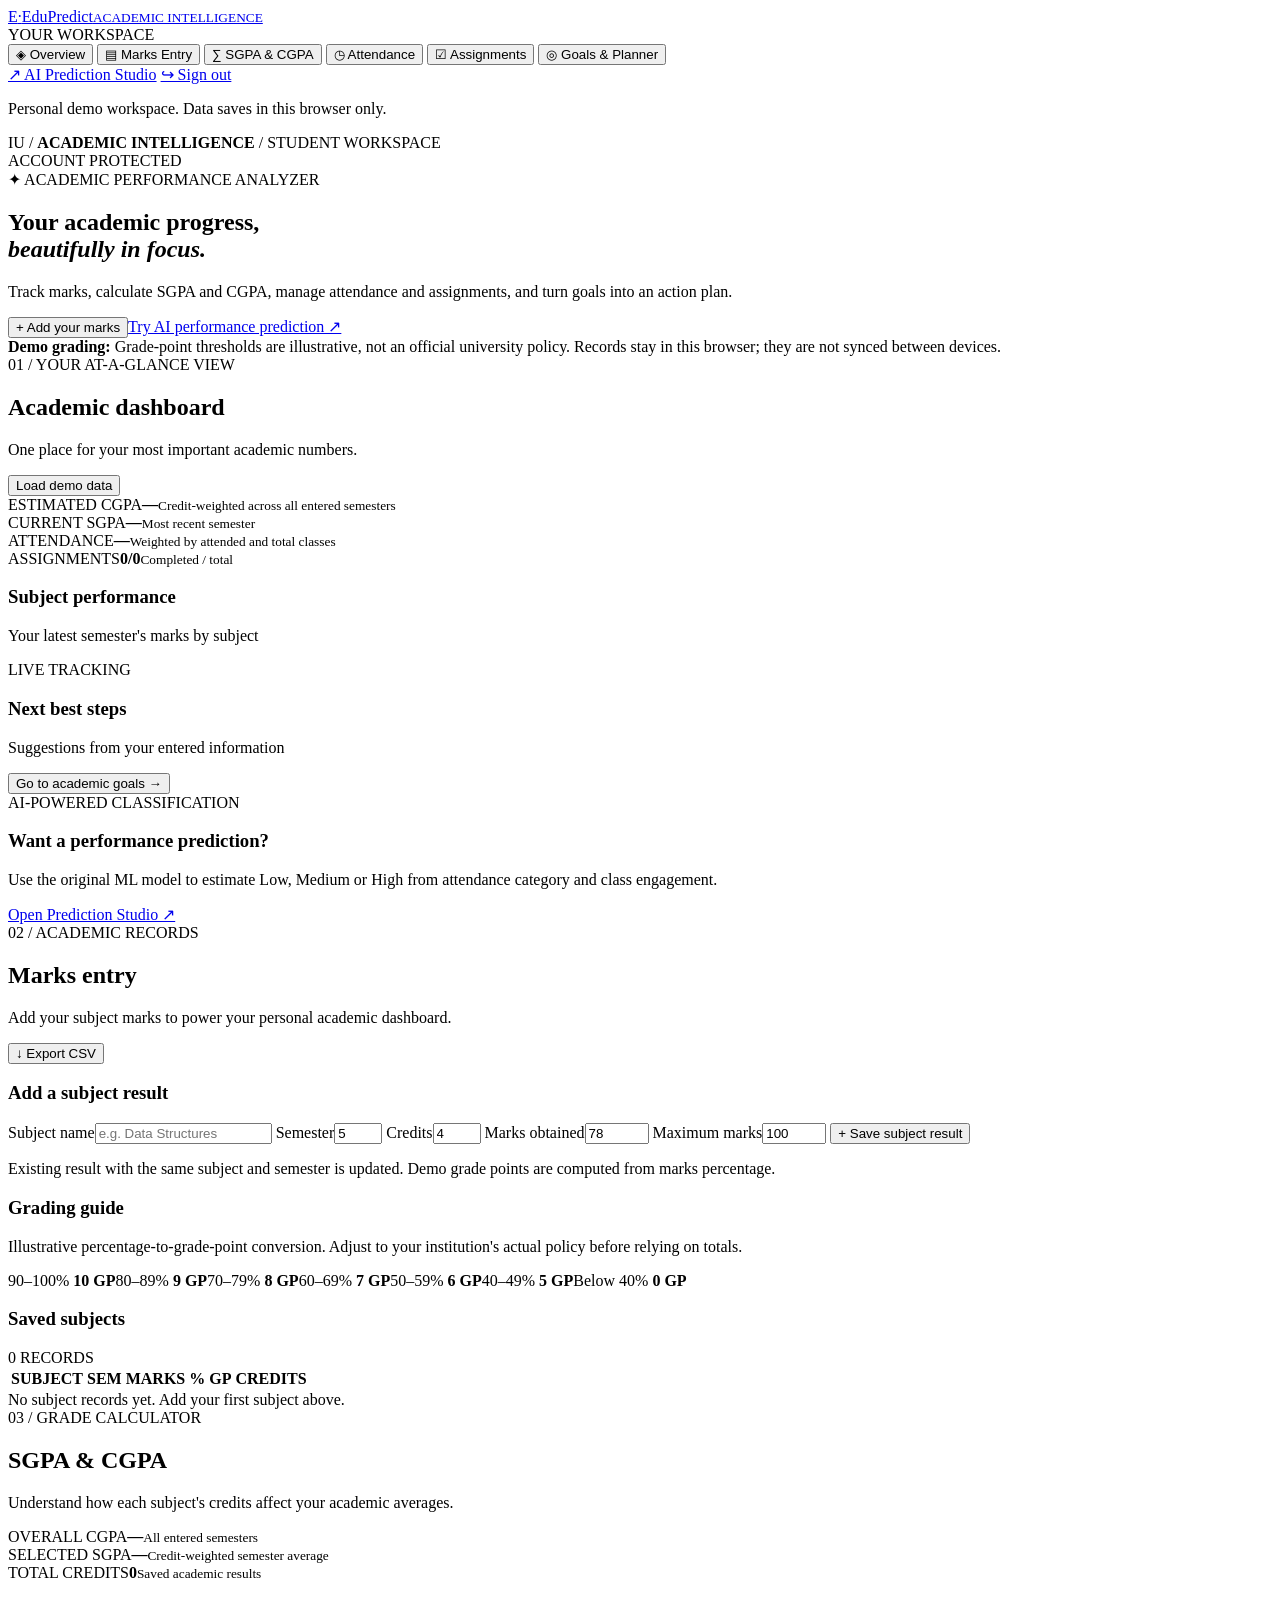
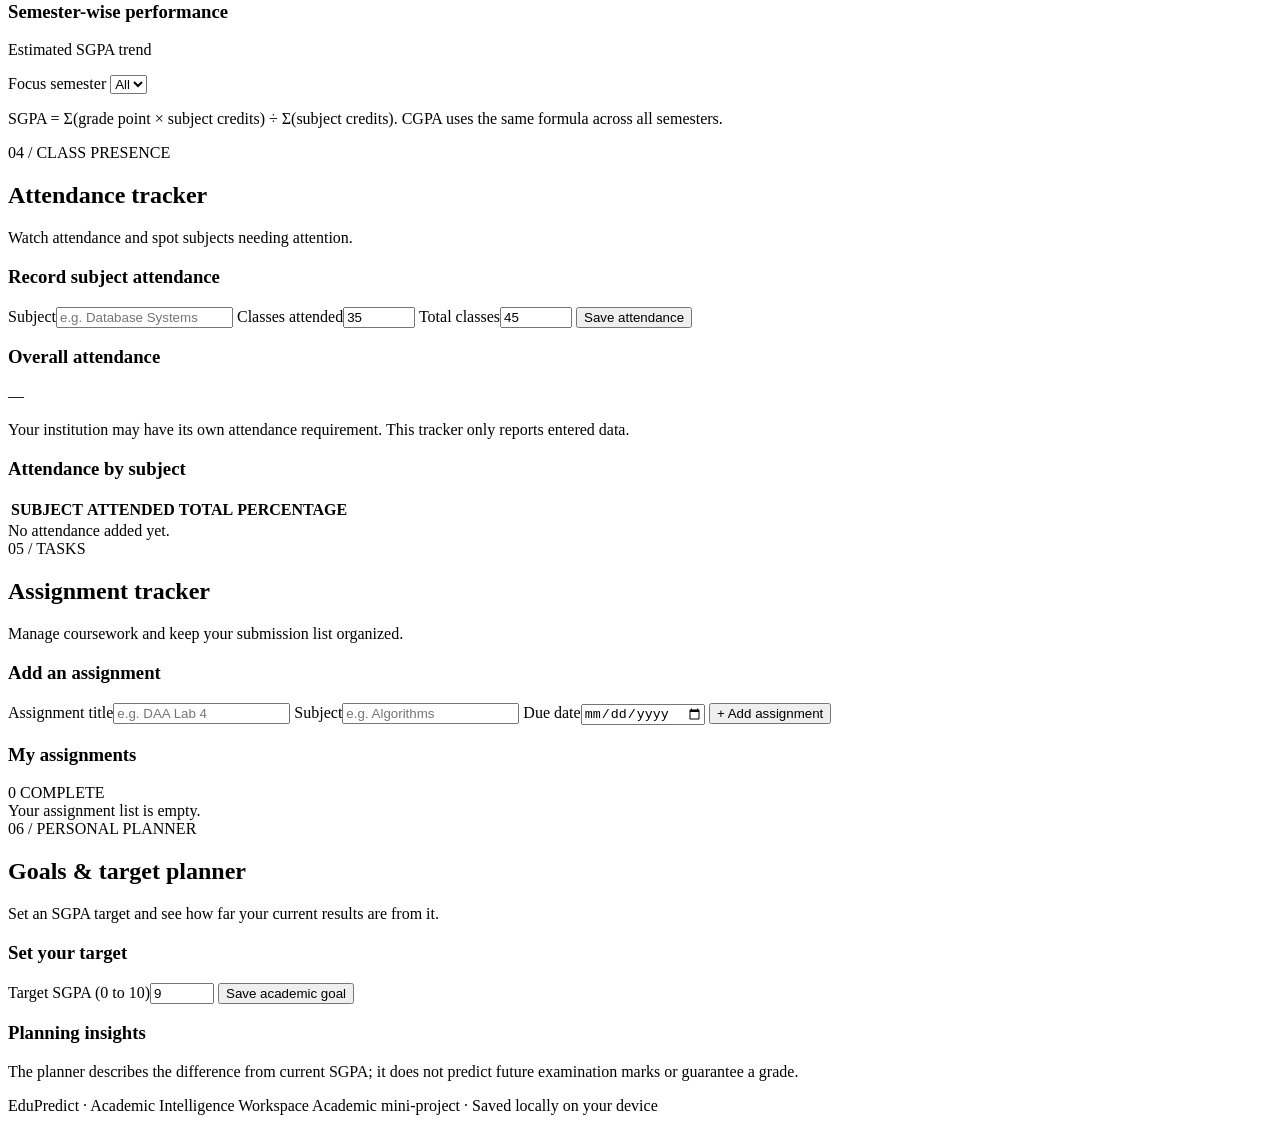
==== edupredict_academic.html @ bae764c9 "Add academic performance dashboard page to EduPredict" ====
<!doctype html>
<html lang="en"><head><meta charset="utf-8"><meta name="viewport" content="width=device-width,initial-scale=1">
<meta name="theme-color" content="#091326"><meta name="description" content="EduPredict academic intelligence and performance tracking workspace">
<title>Academic Intelligence | EduPredict</title><link rel="stylesheet" href="/academic.css"><script defer src="/academic.js"></script></head>
<body><div class="shell">
<aside class="rail" aria-label="Academic navigation">
 <a class="brand" href="/"><span class="brand-mark">E<span>·</span></span><span>EduPredict<small>ACADEMIC INTELLIGENCE</small></span></a>
 <div class="nav-caption">YOUR WORKSPACE</div>
 <nav class="nav" id="navigation">
  <button class="nav-item active" data-page="overview" type="button"><span>◈</span> Overview</button>
  <button class="nav-item" data-page="marks" type="button"><span>▤</span> Marks Entry</button>
  <button class="nav-item" data-page="grades" type="button"><span>∑</span> SGPA &amp; CGPA</button>
  <button class="nav-item" data-page="attendance" type="button"><span>◷</span> Attendance</button>
  <button class="nav-item" data-page="assignments" type="button"><span>☑</span> Assignments</button>
  <button class="nav-item" data-page="goals" type="button"><span>◎</span> Goals &amp; Planner</button>
 </nav><div class="rail-footer">
  <a href="/" class="rail-link">↗ AI Prediction Studio</a>
  <a href="/logout" class="rail-link">↪ Sign out</a>
  <p>Personal demo workspace. Data saves in this browser only.</p>
 </div>
</aside>
<main class="main"><header class="topbar"><span>IU / <b>ACADEMIC INTELLIGENCE</b> / STUDENT WORKSPACE</span><div><span class="live-dot"></span> ACCOUNT PROTECTED</div></header>
<div class="container">
<section class="hero"><div class="eyebrow">✦ ACADEMIC PERFORMANCE ANALYZER</div><h1>Your academic progress,<br><em>beautifully in focus.</em></h1>
<p>Track marks, calculate SGPA and CGPA, manage attendance and assignments, and turn goals into an action plan.</p>
<div class="hero-actions"><button class="primary" data-jump="marks" type="button">+ Add your marks</button><a class="ghost" href="/">Try AI performance prediction ↗</a></div><div class="hero-decoration" aria-hidden="true"></div></section>
<div class="notice" role="note"><strong>Demo grading:</strong> Grade-point thresholds are illustrative, not an official university policy. Records stay in this browser; they are not synced between devices.</div>
<section data-screen="overview" class="screen">
 <div class="section-title"><div><span class="eyebrow">01 / YOUR AT-A-GLANCE VIEW</span><h2>Academic dashboard</h2><p>One place for your most important academic numbers.</p></div><button class="outline" type="button" id="demo-button">Load demo data</button></div>
 <div class="metric-grid">
  <article class="metric"><span>ESTIMATED CGPA</span><strong id="overview-cgpa">—</strong><small>Credit-weighted across all entered semesters</small></article>
  <article class="metric"><span>CURRENT SGPA</span><strong id="overview-sgpa">—</strong><small id="semester-label">Most recent semester</small></article>
  <article class="metric"><span>ATTENDANCE</span><strong id="overview-attendance">—</strong><small>Weighted by attended and total classes</small></article>
  <article class="metric"><span>ASSIGNMENTS</span><strong id="overview-assignments">0/0</strong><small>Completed / total</small></article>
 </div>
 <div class="columns">
  <article class="panel"><div class="panel-head"><div><h3>Subject performance</h3><p>Your latest semester's marks by subject</p></div><span class="tag">LIVE TRACKING</span></div><div id="overview-subjects" class="chart-list"></div></article>
  <article class="panel"><div class="panel-head"><div><h3>Next best steps</h3><p>Suggestions from your entered information</p></div></div><div id="overview-insights" class="insight-list"></div><button class="text-button" data-jump="goals" type="button">Go to academic goals →</button></article>
 </div>
 <div class="bottom-banner"><div><span class="eyebrow">AI-POWERED CLASSIFICATION</span><h3>Want a performance prediction?</h3><p>Use the original ML model to estimate Low, Medium or High from attendance category and class engagement.</p></div><a href="/">Open Prediction Studio ↗</a></div>
</section>
<section data-screen="marks" class="screen hidden">
 <div class="section-title"><div><span class="eyebrow">02 / ACADEMIC RECORDS</span><h2>Marks entry</h2><p>Add your subject marks to power your personal academic dashboard.</p></div><button class="outline" type="button" id="export-button">↓ Export CSV</button></div>
 <div class="columns wide-left"><article class="panel"><h3>Add a subject result</h3>
 <form id="marks-form" class="input-grid">
  <label class="full">Subject name<input id="subject-name" name="subject" placeholder="e.g. Data Structures" maxlength="80" required></label>
  <label>Semester<input type="number" id="subject-semester" min="1" max="12" value="5" required></label>
  <label>Credits<input type="number" id="subject-credits" min="1" max="12" value="4" required></label>
  <label>Marks obtained<input type="number" id="subject-score" min="0" max="1000" value="78" required></label>
  <label>Maximum marks<input type="number" id="subject-max" min="1" max="1000" value="100" required></label>
  <button class="primary full" type="submit">+ Save subject result</button>
 </form><p class="small-note">Existing result with the same subject and semester is updated. Demo grade points are computed from marks percentage.</p></article>
 <article class="panel"><h3>Grading guide</h3><p class="muted">Illustrative percentage-to-grade-point conversion. Adjust to your institution's actual policy before relying on totals.</p>
 <div class="grade-legend"><span>90–100% <b>10 GP</b></span><span>80–89% <b>9 GP</b></span><span>70–79% <b>8 GP</b></span><span>60–69% <b>7 GP</b></span><span>50–59% <b>6 GP</b></span><span>40–49% <b>5 GP</b></span><span>Below 40% <b>0 GP</b></span></div></article></div>
 <article class="panel table-panel"><div class="panel-head"><h3>Saved subjects</h3><span id="record-count" class="tag">0 RECORDS</span></div><div class="table-scroll"><table><thead><tr><th>SUBJECT</th><th>SEM</th><th>MARKS</th><th>%</th><th>GP</th><th>CREDITS</th><th></th></tr></thead><tbody id="marks-table"></tbody></table></div><div class="empty hidden" id="marks-empty">No subject records yet. Add your first subject above.</div></article>
</section>
<section data-screen="grades" class="screen hidden">
 <div class="section-title"><div><span class="eyebrow">03 / GRADE CALCULATOR</span><h2>SGPA &amp; CGPA</h2><p>Understand how each subject's credits affect your academic averages.</p></div></div>
 <div class="metric-grid three">
  <article class="metric"><span>OVERALL CGPA</span><strong id="grade-cgpa">—</strong><small>All entered semesters</small></article>
  <article class="metric"><span>SELECTED SGPA</span><strong id="grade-sgpa">—</strong><small>Credit-weighted semester average</small></article>
  <article class="metric"><span>TOTAL CREDITS</span><strong id="grade-credits">0</strong><small>Saved academic results</small></article>
 </div>
 <article class="panel"><div class="panel-head"><div><h3>Semester-wise performance</h3><p>Estimated SGPA trend</p></div><label class="inline-select">Focus semester <select id="focus-semester"><option value="all">All</option></select></label></div><div id="semester-chart" class="semester-bars"></div><p class="small-note">SGPA = Σ(grade point × subject credits) ÷ Σ(subject credits). CGPA uses the same formula across all semesters.</p></article>
</section>
<section data-screen="attendance" class="screen hidden">
 <div class="section-title"><div><span class="eyebrow">04 / CLASS PRESENCE</span><h2>Attendance tracker</h2><p>Watch attendance and spot subjects needing attention.</p></div></div>
 <div class="columns wide-left"><article class="panel"><h3>Record subject attendance</h3><form class="input-grid" id="attendance-form">
  <label class="full">Subject<input id="attendance-subject" placeholder="e.g. Database Systems" maxlength="80" required></label>
  <label>Classes attended<input type="number" id="attendance-present" min="0" max="10000" value="35" required></label>
  <label>Total classes<input type="number" id="attendance-total" min="1" max="10000" value="45" required></label>
  <button class="primary full" type="submit">Save attendance</button></form></article>
 <article class="panel"><h3>Overall attendance</h3><div class="big-figure" id="attendance-total-value">—</div><div class="progress"><i id="attendance-progress"></i></div><p class="muted">Your institution may have its own attendance requirement. This tracker only reports entered data.</p></article></div>
 <article class="panel"><h3>Attendance by subject</h3><div class="table-scroll"><table><thead><tr><th>SUBJECT</th><th>ATTENDED</th><th>TOTAL</th><th>PERCENTAGE</th><th></th></tr></thead><tbody id="attendance-table"></tbody></table></div><div id="attendance-empty" class="empty hidden">No attendance added yet.</div></article>
</section>
<section data-screen="assignments" class="screen hidden">
 <div class="section-title"><div><span class="eyebrow">05 / TASKS</span><h2>Assignment tracker</h2><p>Manage coursework and keep your submission list organized.</p></div></div>
 <article class="panel"><h3>Add an assignment</h3><form id="assignment-form" class="input-grid assign-grid">
  <label>Assignment title<input id="assignment-title" maxlength="100" placeholder="e.g. DAA Lab 4" required></label>
  <label>Subject<input id="assignment-subject" maxlength="80" placeholder="e.g. Algorithms" required></label>
  <label>Due date<input type="date" id="assignment-due" required></label>
  <button type="submit" class="primary">+ Add assignment</button></form></article>
 <article class="panel table-panel"><div class="panel-head"><h3>My assignments</h3><span id="assignment-progress" class="tag">0 COMPLETE</span></div><div id="assignment-list" class="task-list"></div><div id="assignment-empty" class="empty hidden">Your assignment list is empty.</div></article>
</section>
<section data-screen="goals" class="screen hidden">
 <div class="section-title"><div><span class="eyebrow">06 / PERSONAL PLANNER</span><h2>Goals &amp; target planner</h2><p>Set an SGPA target and see how far your current results are from it.</p></div></div>
 <div class="columns"><article class="panel"><h3>Set your target</h3>
 <form class="input-grid" id="goal-form"><label class="full">Target SGPA (0 to 10)<input id="goal-target" type="number" step="0.1" min="0" max="10" value="9" required></label>
 <button type="submit" class="primary full">Save academic goal</button></form><div id="goal-summary" class="goal-summary"></div></article>
 <article class="panel"><h3>Planning insights</h3><div id="goal-advice" class="insight-list"></div><p class="small-note">The planner describes the difference from current SGPA; it does not predict future examination marks or guarantee a grade.</p></article></div>
</section>
<footer>EduPredict · Academic Intelligence Workspace <span>Academic mini-project · Saved locally on your device</span></footer>
</div></main></div>
<div id="toast" class="toast" role="status" aria-live="polite"></div></body></html>
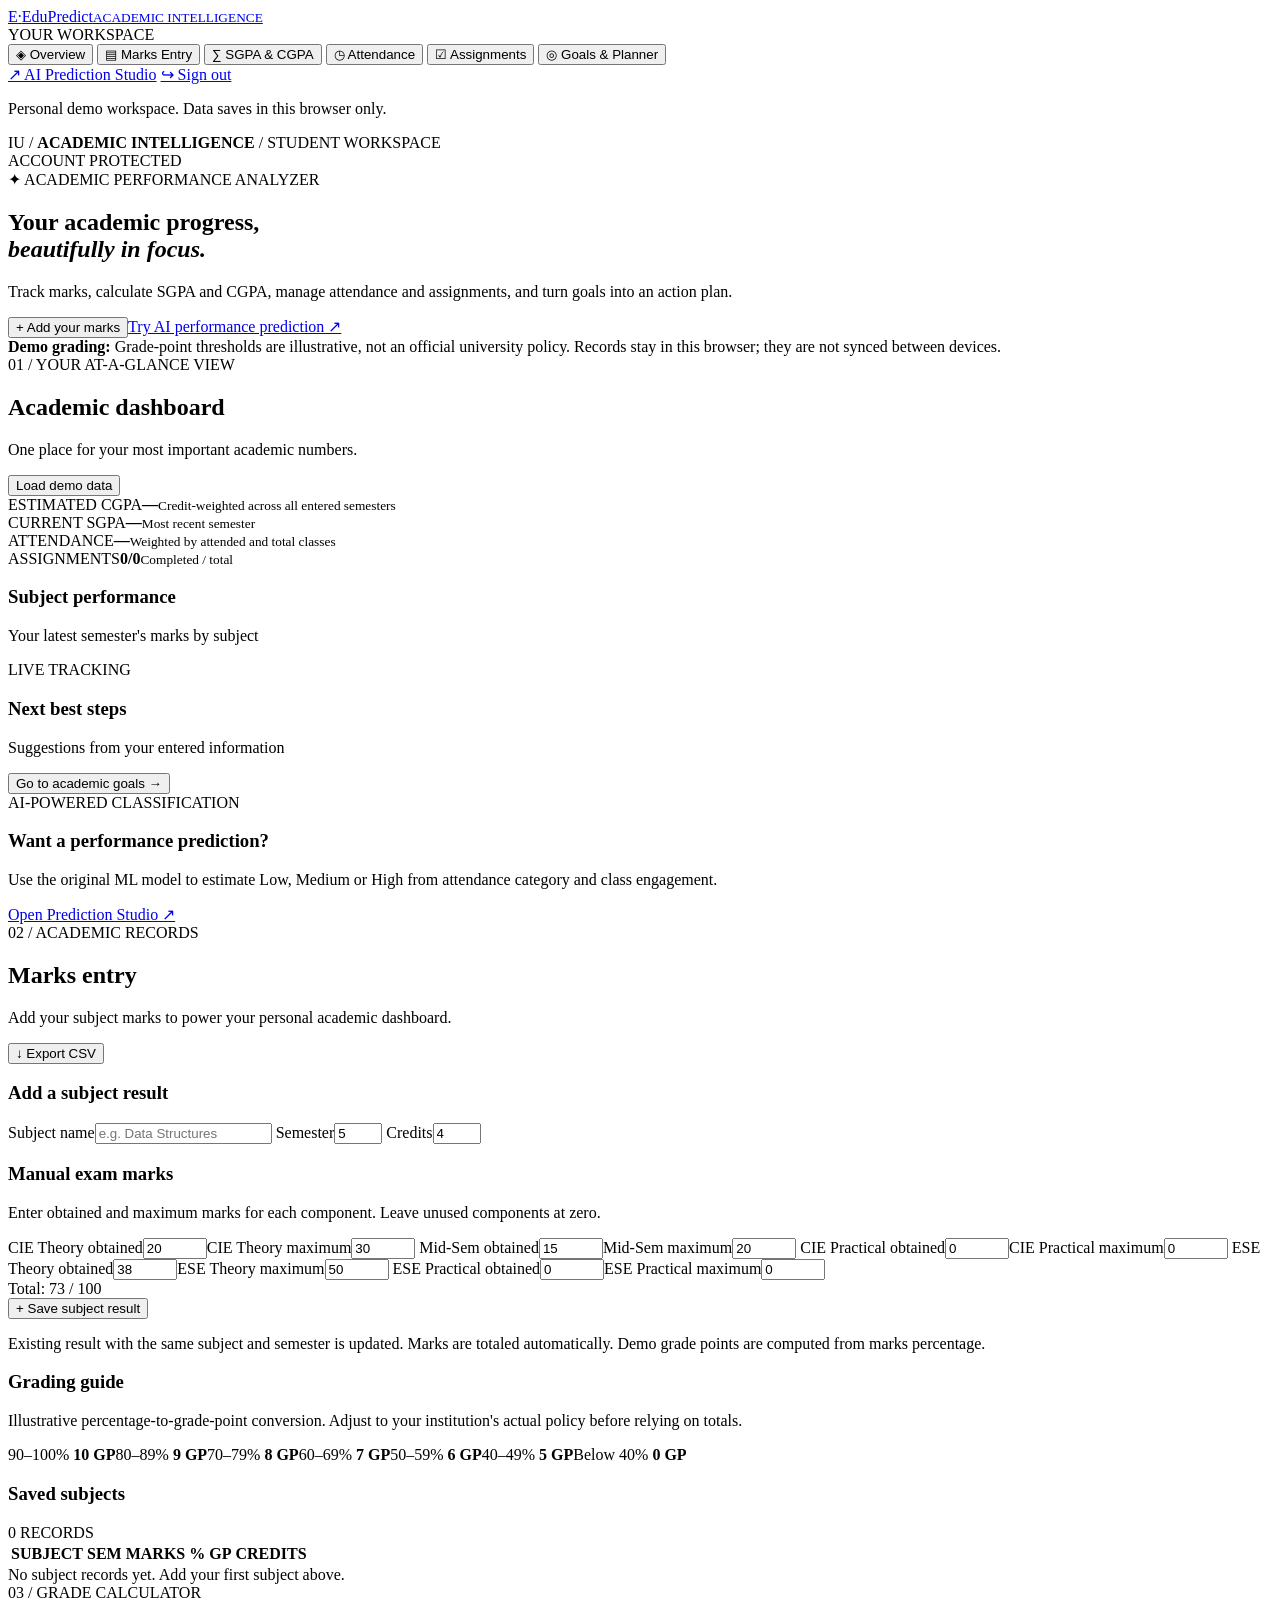
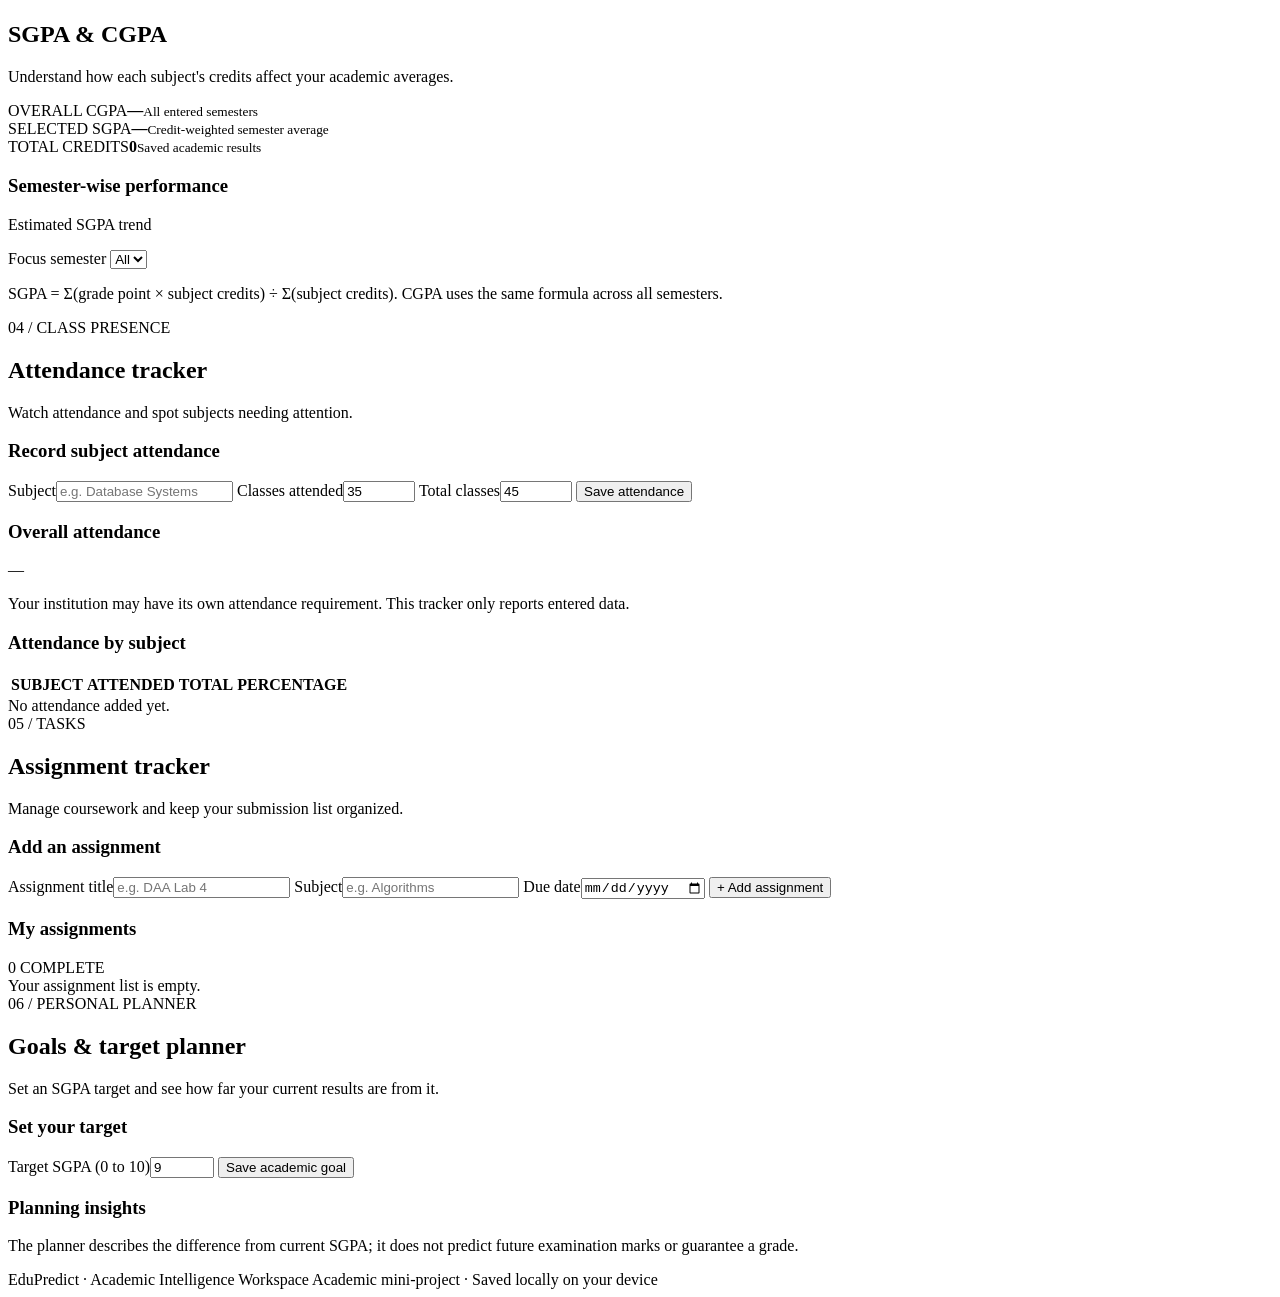
==== commit 444c8773: "Add individual CIE, mid-semester and ESE marks fields" ====
--- a/edupredict_academic.html
+++ b/edupredict_academic.html
@@ -46,10 +46,15 @@
   <label class="full">Subject name<input id="subject-name" name="subject" placeholder="e.g. Data Structures" maxlength="80" required></label>
   <label>Semester<input type="number" id="subject-semester" min="1" max="12" value="5" required></label>
   <label>Credits<input type="number" id="subject-credits" min="1" max="12" value="4" required></label>
-  <label>Marks obtained<input type="number" id="subject-score" min="0" max="1000" value="78" required></label>
-  <label>Maximum marks<input type="number" id="subject-max" min="1" max="1000" value="100" required></label>
+  <div class="full"><h3>Manual exam marks</h3><p class="muted">Enter obtained and maximum marks for each component. Leave unused components at zero.</p></div>
+  <label>CIE Theory obtained<input type="number" id="cie-theory" min="0" max="1000" value="20" required></label><label>CIE Theory maximum<input type="number" id="max-cie-theory" min="0" max="1000" value="30" required></label>
+  <label>Mid-Sem obtained<input type="number" id="mid-sem" min="0" max="1000" value="15" required></label><label>Mid-Sem maximum<input type="number" id="max-mid-sem" min="0" max="1000" value="20" required></label>
+  <label>CIE Practical obtained<input type="number" id="cie-practical" min="0" max="1000" value="0" required></label><label>CIE Practical maximum<input type="number" id="max-cie-practical" min="0" max="1000" value="0" required></label>
+  <label>ESE Theory obtained<input type="number" id="ese-theory" min="0" max="1000" value="38" required></label><label>ESE Theory maximum<input type="number" id="max-ese-theory" min="0" max="1000" value="50" required></label>
+  <label>ESE Practical obtained<input type="number" id="ese-practical" min="0" max="1000" value="0" required></label><label>ESE Practical maximum<input type="number" id="max-ese-practical" min="0" max="1000" value="0" required></label>
+  <div class="full" id="manual-total-preview" aria-live="polite">Total: 73 / 100</div>
   <button class="primary full" type="submit">+ Save subject result</button>
- </form><p class="small-note">Existing result with the same subject and semester is updated. Demo grade points are computed from marks percentage.</p></article>
+ </form><p class="small-note">Existing result with the same subject and semester is updated. Marks are totaled automatically. Demo grade points are computed from marks percentage.</p></article>
  <article class="panel"><h3>Grading guide</h3><p class="muted">Illustrative percentage-to-grade-point conversion. Adjust to your institution's actual policy before relying on totals.</p>
  <div class="grade-legend"><span>90–100% <b>10 GP</b></span><span>80–89% <b>9 GP</b></span><span>70–79% <b>8 GP</b></span><span>60–69% <b>7 GP</b></span><span>50–59% <b>6 GP</b></span><span>40–49% <b>5 GP</b></span><span>Below 40% <b>0 GP</b></span></div></article></div>
  <article class="panel table-panel"><div class="panel-head"><h3>Saved subjects</h3><span id="record-count" class="tag">0 RECORDS</span></div><div class="table-scroll"><table><thead><tr><th>SUBJECT</th><th>SEM</th><th>MARKS</th><th>%</th><th>GP</th><th>CREDITS</th><th></th></tr></thead><tbody id="marks-table"></tbody></table></div><div class="empty hidden" id="marks-empty">No subject records yet. Add your first subject above.</div></article>
